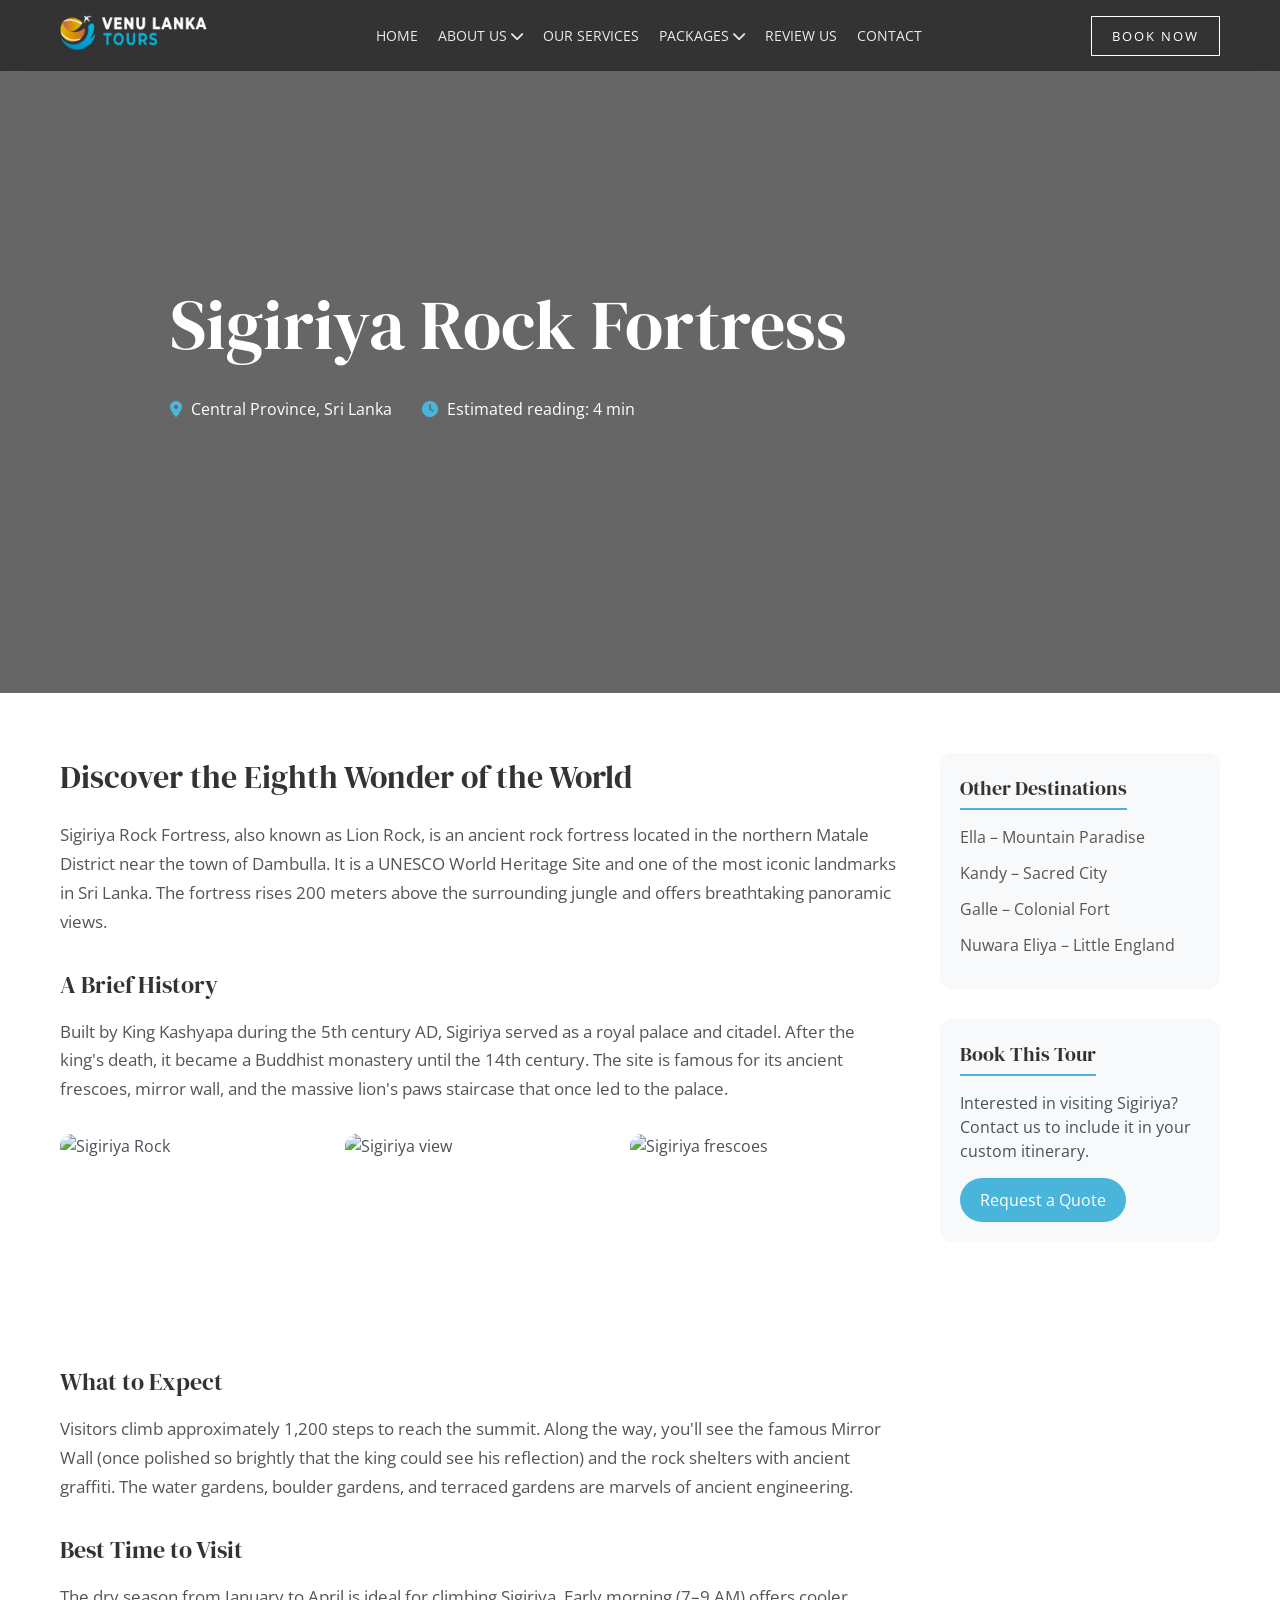
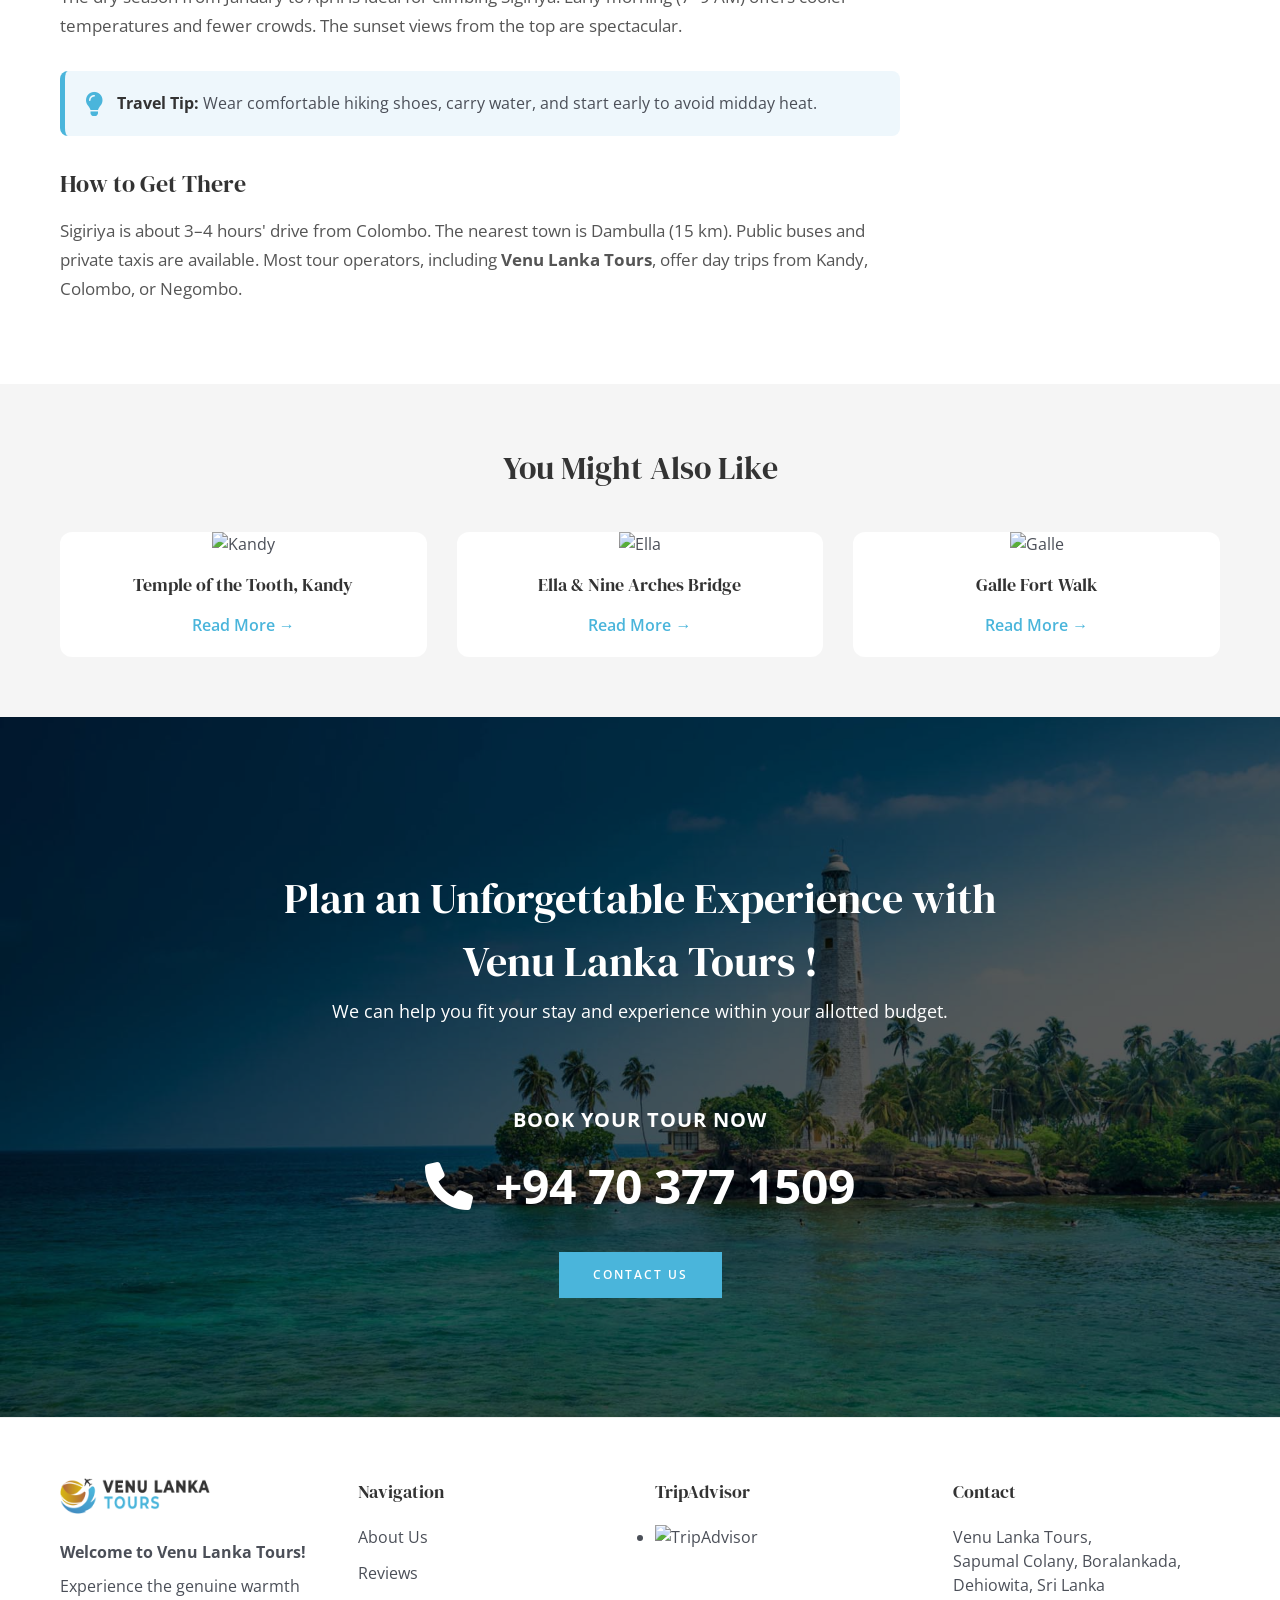
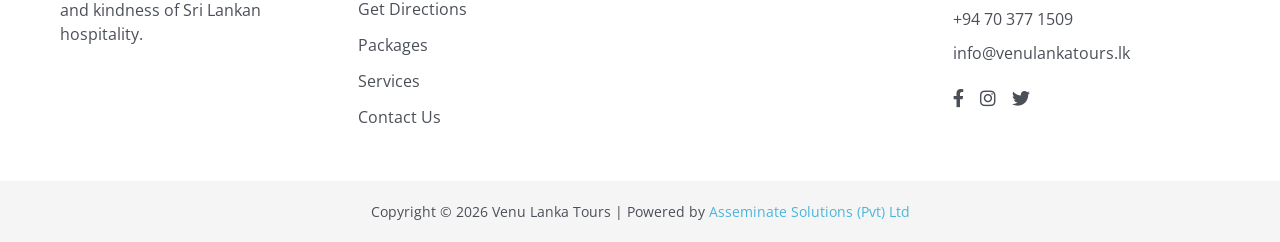
==== blog-post.html @ 3e0e6836 "added the sample blog post page" ====
<!DOCTYPE html>
<html lang="en-US">
<head>
    <meta charset="UTF-8">
    <meta name="viewport" content="width=device-width, initial-scale=1.0">
    <title>Sigiriya Rock Fortress - Venu Lanka Tours</title>
    <!-- Shared main styles -->
    <link rel="stylesheet" href="css/main.css">
    <!-- Page‑specific blog post styles -->
    <link rel="stylesheet" href="css/blog-post.css">
    <!-- Google Fonts & Font Awesome -->
    <link href="https://fonts.googleapis.com/css2?family=Open+Sans:wght@400;600;700&family=DM+Serif+Display&display=swap" rel="stylesheet">
    <link rel="stylesheet" href="https://cdnjs.cloudflare.com/ajax/libs/font-awesome/6.0.0-beta3/css/all.min.css">
</head>
<body>

<!-- ==================== HEADER (identical to other pages) ==================== -->
<header class="site-header">
    <div class="container header-container">
        <div class="logo">
            <a href="index.html">
                <img src="assets/venu-Logo.png" alt="Venu Lanka Tours">
            </a>
        </div>
        <nav class="main-nav">
            <ul class="nav-menu">
                <li><a href="index.html">Home</a></li>
                <li class="dropdown">
                    <a href="#">About Us <i class="fas fa-chevron-down"></i></a>
                    <ul class="dropdown-menu">
                        <li><a href="index.html#about">Who We Are</a></li>
                        <li><a href="index.html#members">Our Team</a></li>
                        <li><a href="index.html#whychooseus">Why Choose Us</a></li>
                        <li><a href="index.html#inside">Happy Moments</a></li>
                        <li><a href="index.html#reviews">Clients' Reviews</a></li>
                    </ul>
                </li>
                <li><a href="index.html#services">Our Services</a></li>
                <li class="dropdown">
                    <a href="#">Packages <i class="fas fa-chevron-down"></i></a>
                    <ul class="dropdown-menu">
                        <li><a href="packages-destinations.html">Our Packages</a></li>
                        <li><a href="destinations.html">Destinations</a></li>
                    </ul>
                </li>
                <li><a href="google-review.html">Review Us</a></li>
                <li><a href="contact.html">Contact</a></li>
            </ul>
            <div class="mobile-toggle">
                <i class="fas fa-bars"></i>
            </div>
        </nav>
        <div class="header-btn">
            <a href="packages-destinations.html#quote" class="btn-book">Book Now</a>
        </div>
    </div>
</header>

<!-- ==================== BLOG POST HERO ==================== -->
<section class="bp-hero">
    <div class="bp-hero-content">
        <h1 class="bp-title">Sigiriya Rock Fortress</h1>
        <div class="bp-meta">
            <span><i class="fas fa-map-marker-alt"></i> Central Province, Sri Lanka</span>
            <span><i class="fas fa-clock"></i> Estimated reading: 4 min</span>
        </div>
    </div>
</section>

<!-- ==================== BLOG CONTENT ==================== -->
<article class="bp-container">
    <div class="bp-content">
        <h2>Discover the Eighth Wonder of the World</h2>
        <p>Sigiriya Rock Fortress, also known as Lion Rock, is an ancient rock fortress located in the northern Matale District near the town of Dambulla. It is a UNESCO World Heritage Site and one of the most iconic landmarks in Sri Lanka. The fortress rises 200 meters above the surrounding jungle and offers breathtaking panoramic views.</p>
        
        <h3>A Brief History</h3>
        <p>Built by King Kashyapa during the 5th century AD, Sigiriya served as a royal palace and citadel. After the king's death, it became a Buddhist monastery until the 14th century. The site is famous for its ancient frescoes, mirror wall, and the massive lion's paws staircase that once led to the palace.</p>
        
        <div class="bp-image-gallery">
            <img src="https://images.unsplash.com/photo-1587574293340-e0011c4e8ecf?w=1200&h=800&fit=crop" alt="Sigiriya Rock">
            <img src="https://images.unsplash.com/photo-1582639510494-c80b5de9f148?w=1200&h=800&fit=crop" alt="Sigiriya view">
            <img src="https://images.unsplash.com/photo-1587574293340-e0011c4e8ecf?w=1200&h=800&fit=crop" alt="Sigiriya frescoes">
        </div>

        <h3>What to Expect</h3>
        <p>Visitors climb approximately 1,200 steps to reach the summit. Along the way, you'll see the famous Mirror Wall (once polished so brightly that the king could see his reflection) and the rock shelters with ancient graffiti. The water gardens, boulder gardens, and terraced gardens are marvels of ancient engineering.</p>
        
        <h3>Best Time to Visit</h3>
        <p>The dry season from January to April is ideal for climbing Sigiriya. Early morning (7–9 AM) offers cooler temperatures and fewer crowds. The sunset views from the top are spectacular.</p>
        
        <div class="bp-tip">
            <i class="fas fa-lightbulb"></i>
            <strong>Travel Tip:</strong> Wear comfortable hiking shoes, carry water, and start early to avoid midday heat.
        </div>

        <h3>How to Get There</h3>
        <p>Sigiriya is about 3–4 hours' drive from Colombo. The nearest town is Dambulla (15 km). Public buses and private taxis are available. Most tour operators, including <strong>Venu Lanka Tours</strong>, offer day trips from Kandy, Colombo, or Negombo.</p>
    </div>

    <!-- Sidebar (optional) -->
    <aside class="bp-sidebar">
        <div class="bp-widget">
            <h4>Other Destinations</h4>
            <ul>
                <li><a href="#">Ella – Mountain Paradise</a></li>
                <li><a href="#">Kandy – Sacred City</a></li>
                <li><a href="#">Galle – Colonial Fort</a></li>
                <li><a href="#">Nuwara Eliya – Little England</a></li>
            </ul>
        </div>
        <div class="bp-widget">
            <h4>Book This Tour</h4>
            <p>Interested in visiting Sigiriya? Contact us to include it in your custom itinerary.</p>
            <a href="contact.html" class="bp-book-btn">Request a Quote</a>
        </div>
    </aside>
</article>

<!-- ==================== RELATED POSTS ==================== -->
<section class="bp-related">
    <div class="container">
        <h2>You Might Also Like</h2>
        <div class="bp-related-grid">
            <div class="bp-related-card">
                <img src="https://images.unsplash.com/photo-1589394815804-964ed0be2eb5?w=400&h=250&fit=crop" alt="Kandy">
                <h3>Temple of the Tooth, Kandy</h3>
                <a href="#">Read More →</a>
            </div>
            <div class="bp-related-card">
                <img src="https://images.squarespace-cdn.com/content/v1/5a3bb03b4c326d76de73ddaa/9732566d-6b33-4a1a-ba0c-1b73ed8848a4/The+Common+Wanderer-9888.jpg" alt="Ella">
                <h3>Ella & Nine Arches Bridge</h3>
                <a href="#">Read More →</a>
            </div>
            <div class="bp-related-card">
                <img src="https://do6raq9h04ex.cloudfront.net/sites/8/2021/07/galle-fort-1050x700-1.jpg" alt="Galle">
                <h3>Galle Fort Walk</h3>
                <a href="#">Read More →</a>
            </div>
        </div>
    </div>
</section>

<!-- FINAL CTA -->
<section class="final-cta">
    <div class="container">
        <h2>Plan an Unforgettable Experience with <br> Venu Lanka Tours !</h2>
        <p class="pp">We can help you fit your stay and experience within your allotted budget.</p>
        <p class="cta-book-text">Book Your tour Now</p>
        <div class="cta-whatsapp">
            <a href="https://wa.me/94703771509" class="phone-link"><i class="fa fa-phone"></i> +94 70 377 1509</a>
        </div>
        <a href="contact.html" class="btn-primary">Contact Us</a>
    </div>
</section>

<!-- FOOTER -->
<footer class="site-footer">
    <div class="container footer-grid">
        <div class="footer-col">
            <img src="assets/xLogffo.png.pagespeed.ic.I9JwoiaQ7n.png" alt="Venu Lanka Tours" class="footer-logo">
            <p><strong>Welcome to Venu Lanka Tours!</strong></p>
            <p>Experience the genuine warmth and kindness of Sri Lankan hospitality.</p>
        </div>
        <div class="footer-col">
            <h3>Navigation</h3>
            <ul class="footer-links">
                <li><a href="#about">About Us</a></li>
                <li><a href="#reviews">Reviews</a></li>
                <li><a href="contact.html">Get Directions</a></li>
                <li><a href="packages-destinations.html">Packages</a></li>
                <li><a href="#services">Services</a></li>
                <li><a href="contact.html">Contact Us</a></li>
            </ul>
        </div>
        <div class="footer-col">
            <h3>TripAdvisor</h3>
            <div class="tripadvisor-footer">
                <!-- Trustindex TripAdvisor widget -->
				<div id="TA_cdswritereviewlgvi845" class="TA_cdswritereviewlgvi">
            <ul id="xnpslKu" class="TA_links EiDNkIsq">
                <li id="eUi1KlAJ" class="kLc9p4">
                    <a target="_blank" href="https://www.tripadvisor.com/">
                        <img src="https://static.tacdn.com/img2/brand_refresh/Tripadvisor_lockup_horizontal_secondary_registered.svg" alt="TripAdvisor"/>
                    </a>
                </li>
            </ul>
        </div>
        <script async src="https://www.jscache.com/wejs?wtype=cdswritereviewlgvi&amp;uniq=845&amp;locationId=34041904&amp;lang=en_US&amp;lang=en_US&amp;display_version=2" data-loadtrk onload="this.loadtrk=true"></script>
			</div>
        </div>
        <div class="footer-col">
            <h3>Contact</h3>
            <p>Venu Lanka Tours,<br>Sapumal Colany, Boralankada, Dehiowita, Sri Lanka</p>
            <p>+94 70 377 1509</p>
            <p><a href="mailto:info@venulankatours.lk">info@venulankatours.lk</a></p>
            <div class="social-icons">
                <a href="https://www.facebook.com/people/venu-lanka-tours/61581256981717/" target="_blank"><i class="fab fa-facebook-f"></i></a>
                <a href="#"><i class="fab fa-instagram"></i></a>
                <a href="#"><i class="fab fa-twitter"></i></a>
                <a href="#"><i class="fab fa-tripadvisor"></i></a>
            </div>
        </div>
    </div>
    <div class="footer-bottom">
    <div class="container">
        <p>
            Copyright &copy; 2026 Venu Lanka Tours | Powered by 
            <a href="https://www.asseminate.com/" target="_blank">
                Asseminate Solutions (Pvt) Ltd
            </a>
        </p>
    </div>
</div>
</footer>
<script src="js/main.js"></script>
</body>
</html>
---- css/main.css ----
* {
    margin: 0;
    padding: 0;
    box-sizing: border-box;
}
body {
    font-family: 'Open Sans', sans-serif;
    font-size: 16px;
    line-height: 1.5;
    color: #4b4f58;
    background: #fff;
}
h1, h2, h3, h4, h5, h6 {
    font-family: 'DM Serif Display', serif;
    font-weight: 400;
    color: #3a3a3a;
}
.container {
    max-width: 1200px;
    margin: 0 auto;
    padding: 0 20px;
}
/* Header with blur (no hover effects) */
.site-header {
    position: fixed;
    top: 0;
    width: 100%;
    background: rgba(0,0,0,0.5);
    backdrop-filter: blur(12px);
    -webkit-backdrop-filter: blur(12px);
    z-index: 1000;
    padding: 15px 0;
    transition: none; /* Keep blur constant */
}
.header-container {
    display: flex;
    justify-content: space-between;
    align-items: center;
    flex-wrap: wrap;
}
.logo img {
    max-width: 147px;
    height: auto;
}
.main-nav {
    display: flex;
    align-items: center;
}
.nav-menu {
    display: flex;
    list-style: none;
    gap: 20px;
}
.nav-menu li {
    position: relative;
}
.nav-menu a {
    color: rgba(255,255,255,0.9);
    text-decoration: none;
    font-size: 14px;
    text-transform: uppercase;
    font-weight: 400;
    transition: color 0.3s;
}
.nav-menu a:hover, .nav-menu a.active {
    color: #fff;
}
/* No background or underline on hover - just color change */
.dropdown-menu {
    position: absolute;
    top: 100%;
    left: 0;
    background: #fff;
    min-width: 200px;
    list-style: none;
    padding: 10px 0;
    opacity: 0;
    visibility: hidden;
    transition: 0.3s;
    box-shadow: 0 5px 10px rgba(0,0,0,0.1);
    border-radius: 4px;
}
.dropdown:hover .dropdown-menu {
    opacity: 1;
    visibility: visible;
}
.dropdown-menu a {
    color: #222;
    display: block;
    padding: 8px 20px;
    text-transform: none;
}
.dropdown-menu a:hover {
    color: #4ab5db;
}
.mobile-toggle {
    display: none;
    color: #fff;
    font-size: 24px;
    cursor: pointer;
}
.btn-book {
    background: transparent;
    border: 1px solid #fff;
    color: #fff;
    padding: 10px 20px;
    text-decoration: none;
    font-size: 13px;
    text-transform: uppercase;
    letter-spacing: 2px;
    transition: 0.3s;
}
.btn-book:hover {
    background: #fff;
    color: #008fef;
}
/* Hero left-aligned */
.hero {
    position: relative;
    height: 100vh;
    min-height: 600px;
    display: flex;
    align-items: center;
    justify-content: flex-start;
    text-align: left;
    color: #fff;
}
.hero-video {
    position: absolute;
    top: 0;
    left: 0;
    width: 100%;
    height: 100%;
    object-fit: cover;
    z-index: 0;
}
.hero-overlay {
    position: absolute;
    top: 0;
    left: 0;
    width: 100%;
    height: 100%;
    background: rgba(0,0,0,0.4);
    z-index: 1;
}
.hero-content {
    position: relative;
    z-index: 2;
    max-width: 800px;
    padding-left: 0;
}
.hero-welcome {
    font-size: 18px;
    letter-spacing: 2px;
}
.hero h1 {
    font-size: 70px;
    color: #fff;
    margin: 20px 0;
}
.hero p {
    font-size: 18px;
    margin-bottom: 30px;
}
.btn-primary {
    display: inline-block;
    background: #4ab5db;
    color: #fff;
    padding: 14px 34px;
    text-decoration: none;
    font-weight: 600;
    text-transform: uppercase;
    letter-spacing: 2px;
    font-size: 12px;
    transition: 0.3s;
}
.btn-primary:hover {
    background: #0e88b4;
}
.btn-secondary {
    display: inline-block;
    background: #4ab5db;
    color: #fff;
    padding: 12px 28px;
    text-decoration: none;
    font-weight: 600;
    text-transform: uppercase;
    letter-spacing: 2px;
    font-size: 12px;
    transition: 0.3s;
    margin-top: 20px;
}
.btn-secondary:hover {
    background: #0e88b4;
}
.btn-outline {
    display: inline-block;
    border: 2px solid #4ab5db;
    color: #4ab5db;
    padding: 10px 24px;
    text-decoration: none;
    font-weight: 600;
    text-transform: uppercase;
    letter-spacing: 2px;
    font-size: 12px;
    transition: 0.3s;
}
.btn-outline:hover {
    background: #4ab5db;
    color: #fff;
}
.two-columns {
    display: flex;
    flex-wrap: wrap;
    gap: 40px;
    align-items: center;
}
.two-columns > * {
    flex: 1;
    min-width: 250px;
}
/* About intro */
.about-intro {
    padding: 50px 0;
    background: #f5f5f5;
}
.about-intro img {
    width: 100%;
    max-width: 504px;
    border-radius: 8px;
}
.about-intro p {
    margin: 20px 0;
}
/* About details with background image - single column layout */
.about-details {
    padding: 70px 0;
    background: url('../assets/railway-bridge.jpg.pagespeed.ce.gCPL4jqV4T.jpg') center/cover no-repeat fixed;
    position: relative;
}
.about-details::before {
    content: '';
    position: absolute;
    top: 0;
    left: 0;
    width: 100%;
    height: 100%;
    background: rgba(17, 17, 17, 0.638); /* Dark overlay for readability */
}
.about-details .container {
    position: relative;
    z-index: 2;
}
.about-details h2
    {
        color: #fff;
    }
.about-details h5
{    color: #b39f85;
}
.about-details h3
    {
        color: #fff;
    }
.about-details p {
    color: #a7a5a5;
}
.about-image img {
    max-width: 70%;
    border-radius: 12px;
}
.about-content h2 {
    font-size: 45px;
    margin-bottom: 10px;
}
.about-content h5 {
    font-size: 20px;
    margin-bottom: 10px;
}
/* Force single column for mission/vision/values */
.mission-vision.single-column {
    display: flex;
    flex-direction: column;
    gap: 5px;
}
.mv-item {
    padding: 5px 0;
}
.mv-item h3 {
    font-size: 28px;
    margin-bottom: 5px;
    color: #fafeff;
}
.mv-item p {
    font-size: 16px;
    line-height: 1.6;
}
/* Services with dividing lines (border-right & border-bottom) */
.services {
    padding: 80px 0;
    background: #fff;
    text-align: center;
}
.services h2 {
    font-size: 42px;
    margin-bottom: 15px;
}
.section-subtitle {
    max-width: 700px;
    margin: 0 auto 50px;
    color: #666;
}
.services-grid {
    display: grid;
    grid-template-columns: repeat(auto-fit, minmax(280px, 1fr));
    gap: 40px;
}
.service-item {
    text-align: center;
    padding: 20px;
    border-right: 1px solid #0904ac;
    
}
.service-item:nth-child(3n) {
    border-right: none;
}
.service-item:nth-last-child(-n+3) {
    border-bottom: none;
}
.service-item img {
    max-width: 100px;
    margin-bottom: 20px;
}
.service-item h4 {
    font-size: 24px;
    margin-bottom: 10px;
}
@media (max-width: 992px) {
    .service-item {
        border-right: none;
        border-bottom: 1px solid #ddd;
    }
    .service-item:last-child {
        border-bottom: none;
    }
}
/* Destinations */
.destinations {
    padding: 80px 0;
    background: #1f2022; 
}
.destinations h2, .destinations .section-subtitle {
    text-align: center;
}
.destinations h2 {
    font-size: 42px;
    color: #fff;
}
.dest-img-container {
    width: 100%;
    height: 200px;
    overflow: hidden;
}
.dest-img-container img {
    width: 100%;
    height: 100%;
    object-fit: cover;
    transition: transform 0.5s;
}
.dest-card:hover .dest-img-container img {
    transform: scale(1.1);
}
.destinations-grid {
    display: grid;
    grid-template-columns: repeat(auto-fit, minmax(260px, 1fr));
    gap: 30px;
}

.dest-card img {
    width: 100%;
    height: 200px;
    object-fit: cover;
}
.dest-card h3 {
    font-size: 35px;
    margin: 15px 15px 5px;
    color: #ffffff;
}
.dest-card p {
    margin: 0 15px 15px;
    color: #5d5d5d;
}
.dest-card a {
    display: inline-block;
    margin: 0 15px 20px;
    color: #4ab5db;
    text-decoration: none;
}
.destinations-cta {
    margin-top: 50px;
    text-align: left;
    padding: 40px;
    border-radius: 12px;
}
.destinations-cta p {
    margin-bottom: 20px;
}
.btn-secondary
{
    display: inline-block;
    background: #ffffff;
    color: #000000;
    size :15px;
    padding: 5px 5px;
    text-decoration: none;
    text-align:center;
    font-weight: 600;
    text-transform: uppercase;
    letter-spacing: 2px;
    font-size: 12px;
    transition: 0.3s;
    max-width: 15px;
}
.D-two-columns {
    display: flex;
    flex-wrap: wrap;
    gap: 40px;
    align-items: left;
}
.D-two-columns > * {
    flex: 1;
    min-width: 250px;
}
/* Packages section – background exactly as original */
.packages {
    padding: 80px 0;
    background: #f0f4f8;
}
.packages-header {
    display: flex;
    justify-content: space-between;
    align-items: center;
    flex-wrap: wrap;
    margin-bottom: 10px;
}
.packages-header h2 {
    font-size: 42px;
    color: #4084c8;
}
.package-p 
{
    color: #1f2022;
}
.packages-grid {
    display: grid;
    grid-template-columns: repeat(auto-fill, minmax(280px, 1fr));
    gap: 30px;
    margin-bottom: 50px;
}
.package-card {
    background: #bababa2f;
    border-radius: 8px;
    overflow: hidden;
    box-shadow: 0 5px 12px rgba(0,0,0,0.08);
}
.package-card img {
    width: 100%;
    height: 180px;
    object-fit: cover;
}
.package-card-content {
    padding: 20px;
}
.package-card h3 {
    font-size: 20px;
    margin-bottom: 15px;
    line-height: 1.3;
}
.package-card p {
    margin-bottom: 15px;
    font-size: 14px;
    color: #666;
}
.package-card a {
    display: inline-block;
    color: #4ab5db;
    text-decoration: none;
    font-weight: 600;
}
.packages-footer-cta {
    text-align: left;
    padding: 40px;
    border-radius: 12px;
}
.packages-footer-cta p {
    margin-bottom: 10px;
}

.btn-secondary-p
{
    display: inline-block;
    background: #4ab5db;
    color: #ffffff;
    size :15px;
    padding: 5px 5px;
    text-decoration: none;
    text-align:center;
    font-weight: 600;
    text-transform: uppercase;
    letter-spacing: 2px;
    font-size: 12px;
    transition: 0.3s;
    max-width: 15px;
    max-height: 30px;
}
/* Gallery – exact three‑column layout */
.inside-gallery {
    padding: 10px 0;
    background: #f5f5f5;
}
.gallery-grid {
    display: flex;
    gap: 20px;
    flex-wrap: wrap;
}
.gallery-col {
    flex: 1;
    display: flex;
    flex-direction: column;
    gap: 20px;
}
.gallery-col img {
    width: 100%;
    border-radius: 8px;
    object-fit: cover;
}
/* Reviews heading center */
.reviews {
    padding: 80px 0;
}
.center-heading {
    text-align: center;
    font-size: 45px;
}
.center-subtitle {
    text-align: center;
}
.reviews-grid {
    display: grid;
    grid-template-columns: repeat(auto-fit, minmax(280px, 1fr));
    gap: 30px;
    margin-top: 40px;
}
.review-card {
    background: #fff;
    padding: 30px;
    box-shadow: 0 5px 20px rgba(0,0,0,0.05);
    border-radius: 12px;
}
.center-heading-R {
    text-align: center;
    font-size: 45px;
    color: #1c1c1c;
}

.stars {
    color: #024a9c;
    margin-bottom: 15px;
}
.review-card p {
    margin-bottom: 10px;
    font-style: italic;
}
.reviewer {
    display: flex;
    align-items: center;
    gap: 15px;
}
.reviewer img {
    width: 50px;
    height: 50px;
    border-radius: 50%;
    object-fit: cover;
}
/* Why Choose Us – image frame matches original */
.why-choose-us {
    padding: 20px 0;
    background: #fff;
}
.why-container {
    display: flex;
    flex-wrap: wrap;
    gap: 10px;
    align-items: center;
}
.why-text-col {
    flex: 1.2;
}
.why-image-col {
    flex: 1;
}
.why-image-frame {
    border: 1px solid #ffffff00;
    overflow: hidden;
    box-shadow: 0 15px 35px rgba(0, 0, 0, 0);
    border-radius: 50px 0 50px 0; 
    width: 75%;   
}
.why-image-frame img {
    width: 100%;
    display: block;
}
.why-list-col {
    flex: 1;
}
.why-list-col ul {
    list-style: none;
}
.why-list-col li {
    display: flex;
    align-items: flex-start;
    gap: 10px;
    margin-bottom: 20px;
    margin-top: 0px;
}
.why-list-col i {
    color: #1e2021;
    font-size: 20px;
    margin-top: 5px;
}
.why-list-col span {
    font-size: 14px;
    margin-bottom: 1px;
    
}
.why-list-col strong {
    font-size: 16px;
    color: #333;
    display: block;
    margin-bottom: 0px;
    margin-top: 0px;
    border-top: 1px solid #2323234f;
}
.why-choose-us h2 {
    font-size: 42px;
    margin-bottom: 20px;
}
.why-choose-us p.p0 {
    margin-bottom: 0px;
    color: #666;
}
.why-choose-us p.p1 {
    margin-top: 20px;
    color: #666;
}
/* Organic Products – exactly as original */
.organic-products {
    padding: 50px 0;
    background: #f9f9f9;
}
.products-grid {
    display: grid;
    grid-template-columns: repeat(auto-fit, minmax(280px, 2fr));
    gap: 30px;
    margin-top: 50px;
    
}
.product-card {
    background: #fff;
    padding: 0;
    border-radius: 12px;
    text-align: left;
    box-shadow: 0 5px 20px rgba(0,0,0,0.08);
    overflow: hidden;
    transition: 0.3s;
    
}
.product-card:hover {
    transform: translateY(-5px);
}

.product-img {
    width: 100%;
    height: 350px;
    display: flex;
    align-items: center;
    justify-content: center;
    background: #fdfdfd;
}
.product-card img {
    width: 100%;
    height: 100%;
    object-fit:fill;
}
.product-card h3 {
    font-size: 18px;
    margin: 20px 20px 10px;
    line-height: 1.3;
}
.product-card p {
    font-size: 14px;
    margin: 0 20px 20px;
    color: #666;
}
.purchase-btn {
    display: block;
    margin: 0 20px 20px;
    color: #4ab5db;
    text-decoration: none;
    font-weight: 800;
}
.center-heading {
    font-size: 45px;
    color: #4084c8;
}
.section-subtitle {
    color: #1f2022;
}
container.center-heading,
container.section-subtitle {
    text-align: left;
}
/* Final CTA with background image */
.final-cta {
    padding: 80px 0;
    background: url('../assets/hero-banner-1.jpg.pagespeed.ce.oK1CftEZx8.jpg') center/cover no-repeat;
    position: relative;
    text-align: center;
    color: #fff;
    height: 700px;
}
.final-cta::before {
    content: '';
    position: absolute;
    top: 0;
    left: 0;
    width: 100%;
    height: 100%;
    background: rgba(0,0,0,0.65);
}
.final-cta .container {
    position: relative;
    z-index: 2;
    margin-top: 70px;
}
.final-cta h2 {
    color: #fff;
    font-size: 42px;
}
.final-cta p {
    margin-bottom: 15px;
}
.cta-book-text {
    font-weight: bold;
    font-size: 20px;
    text-transform: uppercase;
    letter-spacing: 1px;
    margin-top: 80px;
}
.final-cta p.pp
{
    color: #fff;
    font-size: 18px;
    margin-bottom: 20px;
    margin-top: 5px;
}
.cta-whatsapp {
    margin-bottom: 30px;
}
.phone-link {
    font-size: 48px;
    color: #ffffff;
    text-decoration: none;
    font-weight: 700;
}
.phone-link i {
    margin-right: 10px;
}

/* Footer */
.site-footer {
    background: #fff;
    padding-top: 60px;
    border-top: 1px solid #eee;
}
.footer-grid {
    display: grid;
    grid-template-columns: repeat(4, 1fr);
    gap: 30px;
    margin-bottom: 40px;
}
@media (max-width: 992px) {
    .footer-grid {
        grid-template-columns: repeat(2, 1fr);
    }
}
@media (max-width: 576px) {
    .footer-grid {
        grid-template-columns: 1fr;
    }
}
.footer-col h3 {
    font-size: 18px;
    margin-bottom: 20px;
    color: #333;
}
.footer-logo {
    max-width: 150px;
    margin-bottom: 20px;
}
.footer-links {
    list-style: none;
    padding: 0;
}
.footer-links li {
    margin-bottom: 12px;
}
.footer-links a {
    color: #4b4f58;
    text-decoration: none;
    transition: color 0.3s;
}
.footer-links a:hover {
    color: #4ab5db;
}
.footer-col p {
    margin-bottom: 10px;
    color: #4b4f58;
}
.footer-col a {
    color: #4b4f58;
    text-decoration: none;
}
.footer-col a:hover {
    color: #4ab5db;
}
.tripadvisor-footer {
    margin-top: 10px;
}
.tripadvisor-footer img {
    max-width: 150px;
    margin-bottom: 15px;
}
.ti-widget {
    margin-top: 15px;
}
.social-icons {
    margin-top: 20px;
}
.social-icons a {
    display: inline-block;
    margin-right: 12px;
    font-size: 18px;
    color: #4b4f58;
    transition: color 0.3s;
}
.social-icons a:hover {
    color: #4ab5db;
}
.footer-bottom {
    background: #f5f5f5;
    text-align: center;
    padding: 20px 0;
    font-size: 14px;
    color: #4b4f58;
}
.footer-bottom a {
    color: #4ab5db;
    text-decoration: none;
}
.footer-bottom a:hover {
    text-decoration: underline;
}
---- css/blog-post.css ----
/* ==================== BLOG POST PAGE SPECIFIC STYLES ==================== */

/* ----- HERO SECTION ----- */
.bp-hero {
    background: linear-gradient(rgba(0, 0, 0, 0.6), rgba(0, 0, 0, 0.6)), url('https://images.unsplash.com/photo-1587574293340-e0011c4e8ecf?w=1600&h=800&fit=crop') no-repeat center center/cover;
    background-size: cover;
    min-height: 77vh;
    display: flex;
    align-items: center;
    justify-content: left;
    text-align: left;
    color: #fff;
}
.bp-hero-content {
    max-width: 800px;
    margin: 0 auto;
    padding: 0 20px;
    margin-left: 150px;
}
.bp-title {
    font-family: 'DM Serif Display', serif;
    font-size: 70px;
    margin-bottom: 20px;
    color: #fff;
}
.bp-meta {
    font-size: 16px;
    display: flex;
    justify-content: left;
    gap: 30px;
    flex-wrap: wrap;
}
.bp-meta i {
    margin-right: 5px;
    color: #4ab5db;
}
@media (max-width: 768px) {
    .bp-hero {
        min-height: 350vh;
    }
    .bp-title {
        font-size: 70px;
    }
    .bp-meta {
        font-size: 20px;
        gap: 15px;
    }
}

/* ----- BLOG CONTENT (Two‑column layout) ----- */
.bp-container {
    max-width: 1200px;
    margin: 60px auto;
    padding: 0 20px;
    display: flex;
    flex-wrap: wrap;
    gap: 40px;
}
.bp-content {
    flex: 3;
    min-width: 250px;
}
.bp-content h2 {
    font-family: 'DM Serif Display', serif;
    font-size: 32px;
    margin-top: 0;
    margin-bottom: 20px;
    color: #333;
}
.bp-content h3 {
    font-family: 'DM Serif Display', serif;
    font-size: 24px;
    margin-top: 30px;
    margin-bottom: 15px;
    color: #333;
}
.bp-content p {
    font-size: 17px;
    line-height: 1.7;
    color: #555;
    margin-bottom: 20px;
}
.bp-image-gallery {
    display: flex;
    gap: 15px;
    margin: 30px 0;
    flex-wrap: wrap;
}
.bp-image-gallery img {
    flex: 1;
    min-width: 200px;
    border-radius: 12px;
    object-fit: cover;
    width: 100%;
    height: 200px;
}
.bp-tip {
    background: #eef7fc;
    padding: 20px;
    border-left: 5px solid #4ab5db;
    border-radius: 8px;
    margin: 30px 0;
}
.bp-tip i {
    color: #4ab5db;
    font-size: 24px;
    margin-right: 10px;
    vertical-align: middle;
}
.bp-tip strong {
    color: #333;
}

/* Sidebar */
.bp-sidebar {
    flex: 1;
    min-width: 250px;
}
.bp-widget {
    background: #f8f9fa;
    padding: 20px;
    border-radius: 12px;
    margin-bottom: 30px;
}
.bp-widget h4 {
    font-family: 'DM Serif Display', serif;
    font-size: 20px;
    margin-bottom: 15px;
    color: #333;
    border-bottom: 2px solid #4ab5db;
    display: inline-block;
    padding-bottom: 5px;
}
.bp-widget ul {
    list-style: none;
    padding-left: 0;
}
.bp-widget ul li {
    margin-bottom: 12px;
}
.bp-widget ul li a {
    color: #555;
    text-decoration: none;
    transition: color 0.3s;
}
.bp-widget ul li a:hover {
    color: #4ab5db;
}
.bp-book-btn {
    display: inline-block;
    background: #4ab5db;
    color: #fff;
    padding: 10px 20px;
    border-radius: 30px;
    text-decoration: none;
    margin-top: 15px;
    transition: background 0.3s;
}
.bp-book-btn:hover {
    background: #0e88b4;
}

/* ----- RELATED POSTS ----- */
.bp-related {
    background: #f5f5f5;
    padding: 60px 0;
}
.bp-related h2 {
    font-family: 'DM Serif Display', serif;
    text-align: center;
    font-size: 32px;
    margin-bottom: 40px;
    color: #333;
}
.bp-related-grid {
    display: grid;
    grid-template-columns: repeat(auto-fit, minmax(280px, 1fr));
    gap: 30px;
}
.bp-related-card {
    background: #fff;
    border-radius: 12px;
    overflow: hidden;
    text-align: center;
    transition: transform 0.3s;
}
.bp-related-card:hover {
    transform: translateY(-5px);
}
.bp-related-card img {
    width: 100%;
    height: 200px;
    object-fit: cover;
}
.bp-related-card h3 {
    font-family: 'DM Serif Display', serif;
    font-size: 18px;
    margin: 15px;
    color: #333;
}
.bp-related-card a {
    display: inline-block;
    margin-bottom: 20px;
    color: #4ab5db;
    text-decoration: none;
    font-weight: 600;
}
.bp-related-card a:hover {
    color: #0e88b4;
}

/* ----- CTA SECTION ----- */
.bp-cta {
    padding: 60px 0;
    background: #4ab5db;
    text-align: center;
    color: #fff;
}
.bp-cta h2 {
    font-family: 'DM Serif Display', serif;
    font-size: 36px;
    margin-bottom: 20px;
    color: #fff;
}
.bp-cta p {
    font-size: 18px;
    margin-bottom: 30px;
}
.bp-cta-btn {
    display: inline-block;
    background: #fff;
    color: #4ab5db;
    padding: 12px 30px;
    border-radius: 40px;
    text-decoration: none;
    font-weight: 600;
    transition: all 0.3s;
}
.bp-cta-btn:hover {
    background: #0e88b4;
    color: #fff;
}

/* Responsive */
@media (max-width: 992px) {
    .bp-container {
        flex-direction: column;
    }
    .bp-sidebar {
        order: 2;
    }
}
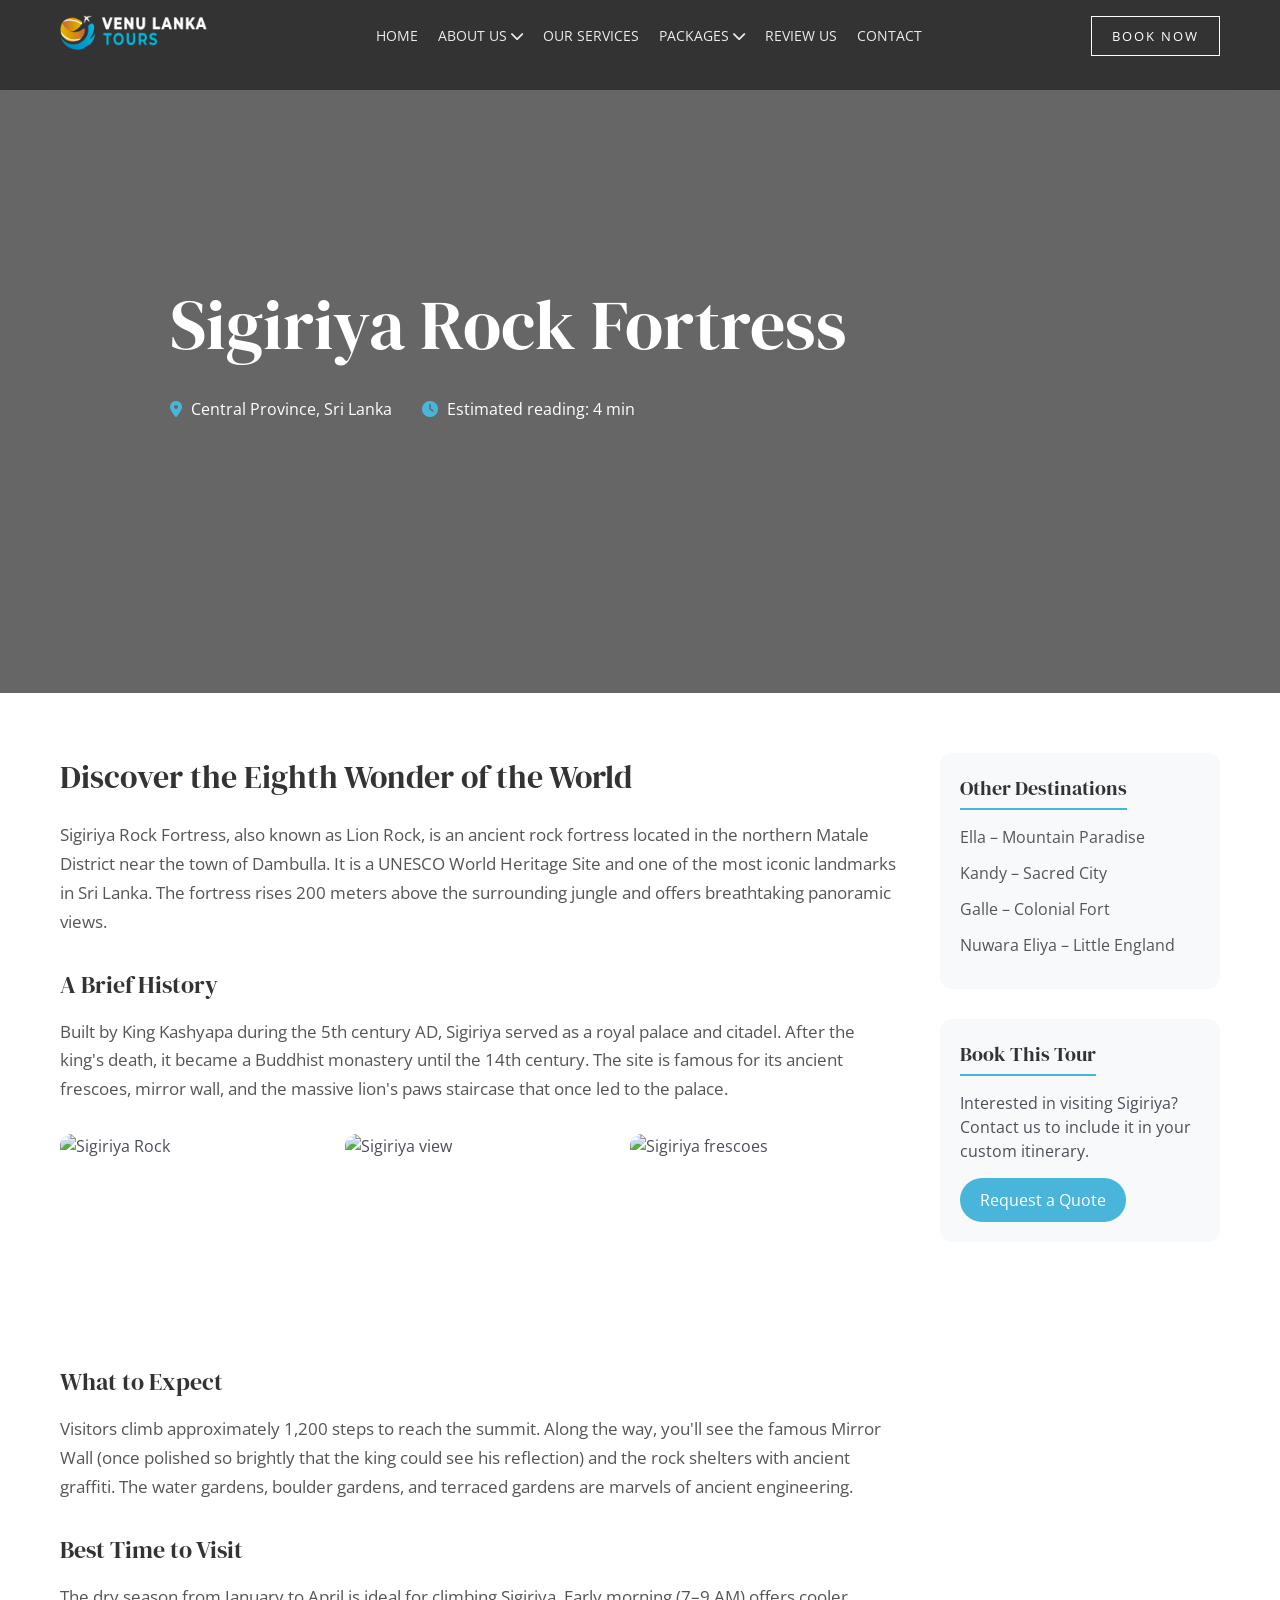
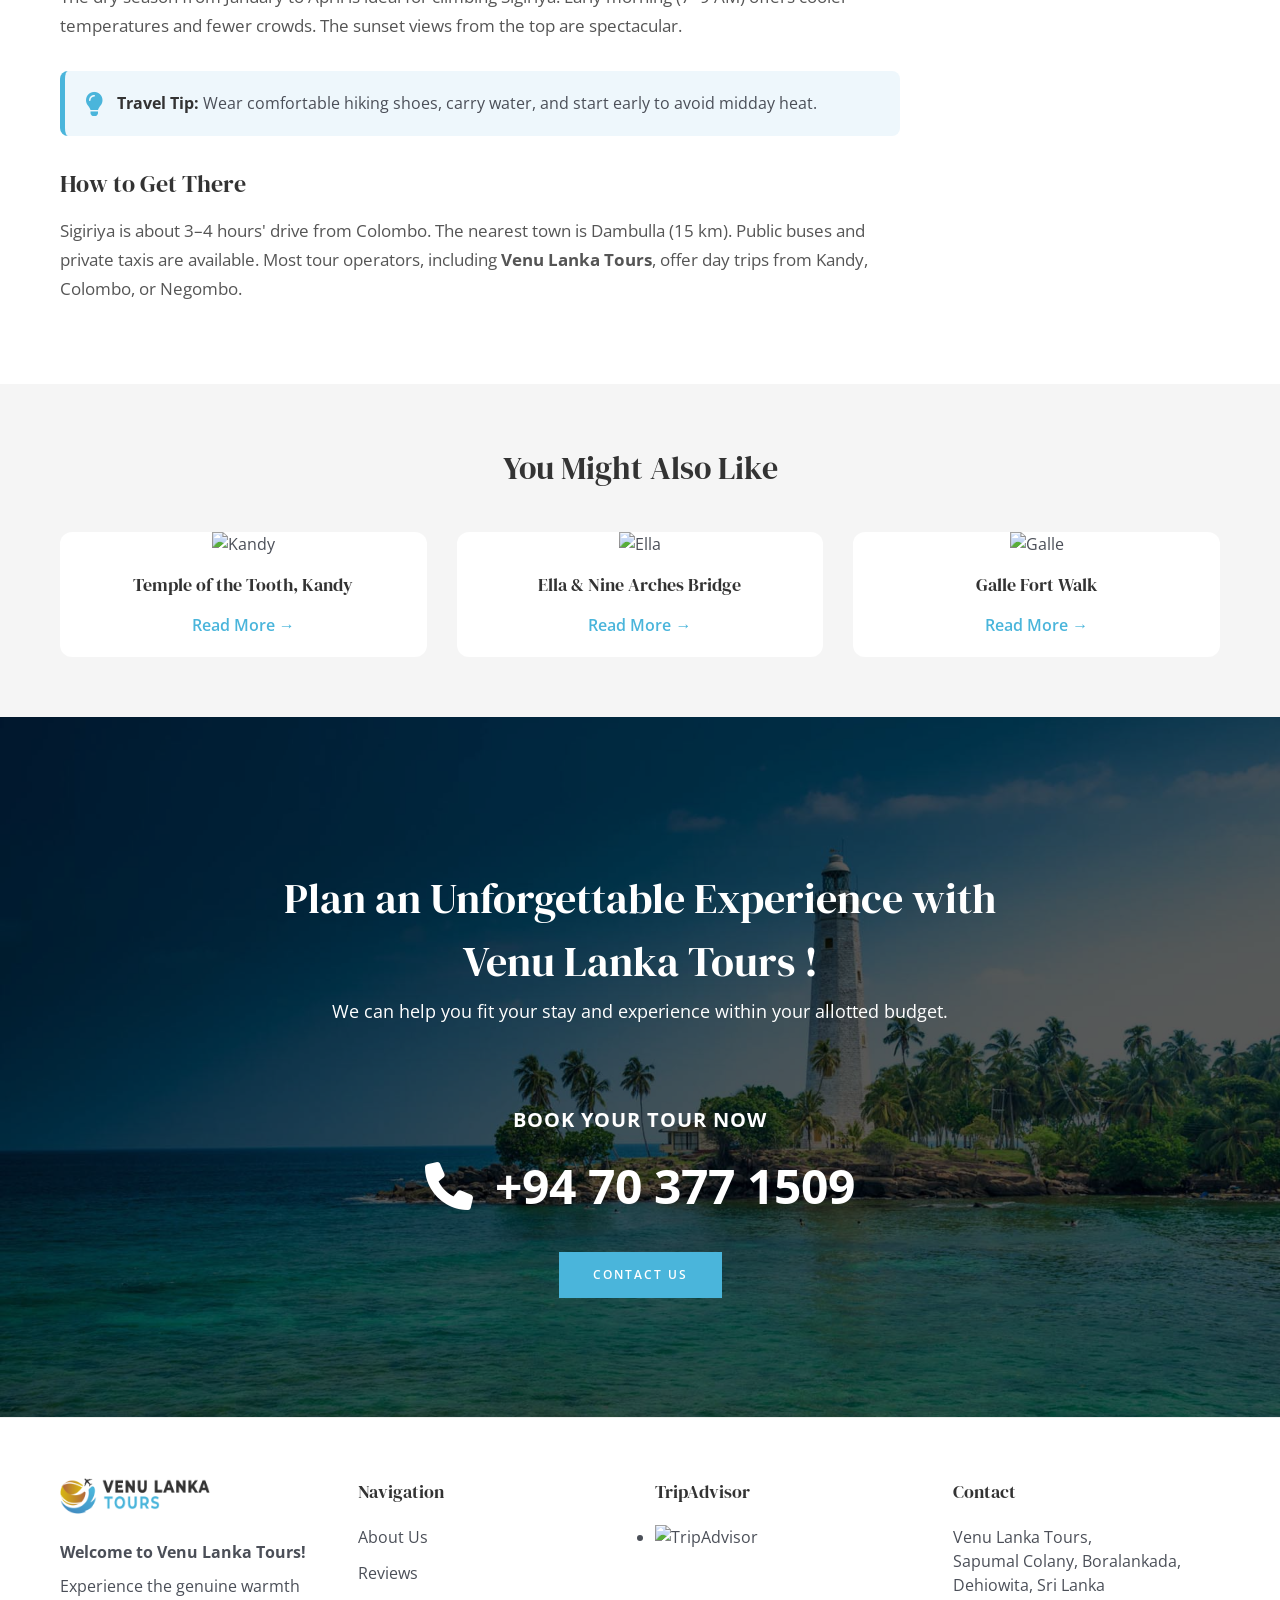
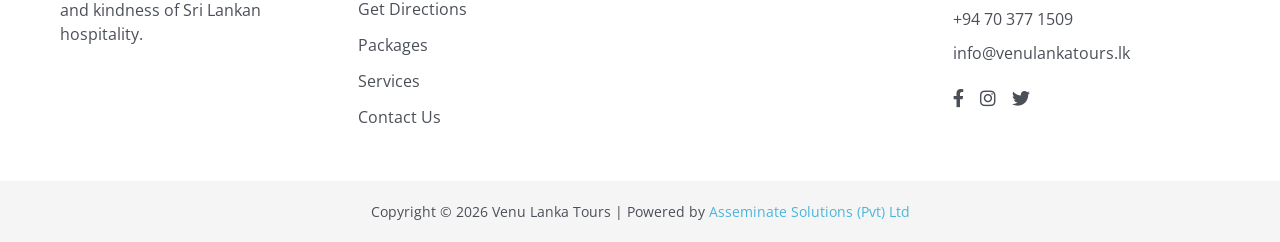
==== commit 656c1d31: "final fix" ====
--- a/blog-post.html
+++ b/blog-post.html
@@ -14,7 +14,7 @@
 </head>
 <body>
 
-<!-- ==================== HEADER (identical to other pages) ==================== -->
+<!--  HEADER -->
 <header class="site-header">
     <div class="container header-container">
         <div class="logo">
@@ -56,7 +56,7 @@
     </div>
 </header>
 
-<!-- ==================== BLOG POST HERO ==================== -->
+<!--  BLOG POST HERO  -->
 <section class="bp-hero">
     <div class="bp-hero-content">
         <h1 class="bp-title">Sigiriya Rock Fortress</h1>
@@ -67,7 +67,7 @@
     </div>
 </section>
 
-<!-- ==================== BLOG CONTENT ==================== -->
+<!--  BLOG CONTENT  -->
 <article class="bp-container">
     <div class="bp-content">
         <h2>Discover the Eighth Wonder of the World</h2>
@@ -97,7 +97,7 @@
         <p>Sigiriya is about 3–4 hours' drive from Colombo. The nearest town is Dambulla (15 km). Public buses and private taxis are available. Most tour operators, including <strong>Venu Lanka Tours</strong>, offer day trips from Kandy, Colombo, or Negombo.</p>
     </div>
 
-    <!-- Sidebar (optional) -->
+    <!-- Sidebar  -->
     <aside class="bp-sidebar">
         <div class="bp-widget">
             <h4>Other Destinations</h4>
@@ -116,7 +116,7 @@
     </aside>
 </article>
 
-<!-- ==================== RELATED POSTS ==================== -->
+<!--  RELATED POSTS  -->
 <section class="bp-related">
     <div class="container">
         <h2>You Might Also Like</h2>
--- a/css/main.css
+++ b/css/main.css
@@ -20,17 +20,18 @@
     margin: 0 auto;
     padding: 0 20px;
 }
-/* Header with blur (no hover effects) */
+/* Header with blur  */
 .site-header {
     position: fixed;
     top: 0;
     width: 100%;
     background: rgba(0,0,0,0.5);
-    backdrop-filter: blur(12px);
-    -webkit-backdrop-filter: blur(12px);
+    backdrop-filter: blur(20px);
+    -webkit-backdrop-filter: blur(20px);
     z-index: 1000;
     padding: 15px 0;
-    transition: none; /* Keep blur constant */
+    transition: none; 
+    height: 90px;
 }
 .header-container {
     display: flex;
@@ -65,7 +66,7 @@
 .nav-menu a:hover, .nav-menu a.active {
     color: #fff;
 }
-/* No background or underline on hover - just color change */
+
 .dropdown-menu {
     position: absolute;
     top: 100%;
